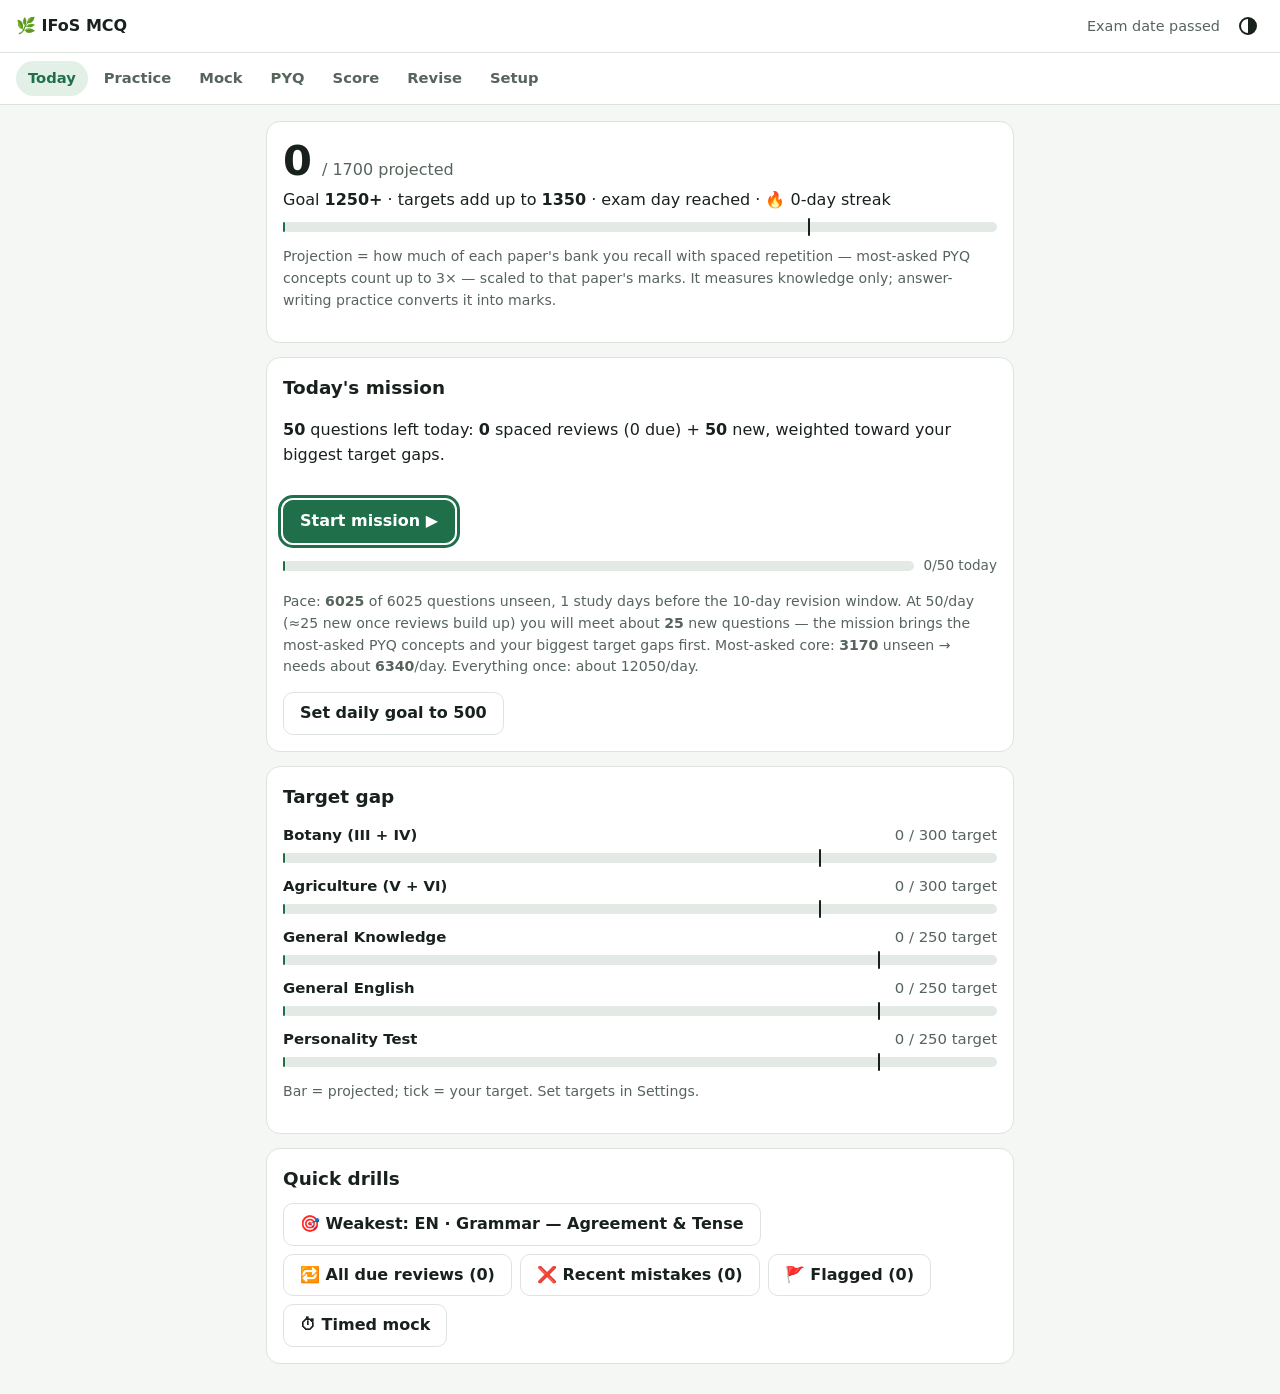
==== mcq/index.html @ 56666959 "Add Agriculture II horticulture concept sets 4,829 of 6,254 PYQs now have 10+ MCQs.  Co-Authored-By:" ====
<!DOCTYPE html>
<html lang="en">
<head>
  <meta charset="UTF-8">
  <meta name="viewport" content="width=device-width, initial-scale=1">
  <title>IFoS MCQ Drill</title>
  <meta name="description" content="Spaced-recall MCQ drill for IFoS Mains: General English, General Knowledge, Botany, Agriculture and the Interview.">
  <meta name="theme-color" content="#1f6f4a">
  <link rel="icon" href="data:image/svg+xml,%3Csvg xmlns='http://www.w3.org/2000/svg' viewBox='0 0 100 100'%3E%3Ctext y='.9em' font-size='90'%3E🌿%3C/text%3E%3C/svg%3E">
  <link rel="stylesheet" href="mcq.css">
</head>
<body>
  <header class="bar">
    <a class="brand" href="#today">🌿 IFoS MCQ</a>
    <span class="count" id="hdrCount"></span>
    <button class="icon" id="themeBtn" aria-label="Toggle light/dark theme" title="Toggle theme"><svg width="20" height="20" viewBox="0 0 20 20" aria-hidden="true"><circle cx="10" cy="10" r="8" fill="none" stroke="currentColor" stroke-width="2"/><path d="M10 2a8 8 0 0 1 0 16z" fill="currentColor"/></svg></button>
  </header>
  <nav class="tabs" id="tabs">
    <a href="#today" data-v="today">Today</a>
    <a href="#practice" data-v="practice">Practice</a>
    <a href="#mock" data-v="mock">Mock</a>
    <a href="#pyq" data-v="pyq">PYQ</a>
    <a href="#stats" data-v="stats">Score</a>
    <a href="#bank" data-v="bank">Revise</a>
    <a href="#settings" data-v="settings">Setup</a>
  </nav>
  <main id="view"><p class="card">Loading…</p></main>
  <div id="toast" role="status" aria-live="polite"></div>
  <noscript><p class="card">This app needs JavaScript.</p></noscript>

  <script src="pyq/registry.js"></script>
  <script src="pyq/registry_map.js"></script>
  <script src="banks/english.js"></script>
  <script src="banks/gk.js"></script>
  <script src="banks/botany1.js"></script>
  <script src="banks/botany2.js"></script>
  <script src="banks/agri1.js"></script>
  <script src="banks/agri2.js"></script>
  <script src="banks/interview.js"></script>
  <script src="banks/pyq_cse2026_a1_s1.js"></script>
  <script src="banks/pyq_cse2026_a1_s2.js"></script>
  <script src="banks/pyq_cse2026_a2_s1.js"></script>
  <script src="banks/pyq_cse2026_a2_s2.js"></script>
  <script src="banks/pyq_ifos2025_b1.js"></script>
  <script src="banks/pyq_ifos2025_b2.js"></script>
  <script src="banks/pyq_ifos2025_a1.js"></script>
  <script src="banks/pyq_ifos2025_a2.js"></script>
  <script src="banks/pyq_ifos2018_b1.js"></script>
  <script src="banks/pyq_ifos2018_b2.js"></script>
  <script src="banks/pyq_ifos2018_a1_s1.js"></script>
  <script src="banks/pyq_ifos2018_a1_s2.js"></script>
  <script src="banks/pyq_ifos2018_a2_s1.js"></script>
  <script src="banks/pyq_ifos2018_a2_s2.js"></script>
  <script src="banks/pyq_ifos2017_b1_s1.js"></script>
  <script src="banks/pyq_ifos2017_b1_s2.js"></script>
  <script src="banks/pyq_ifos2017_b2.js"></script>
  <script src="banks/pyq_ifos2017_a1_s1.js"></script>
  <script src="banks/pyq_ifos2017_a1_s2.js"></script>
  <script src="banks/pyq_ifos2017_a2_s1.js"></script>
  <script src="banks/pyq_ifos2017_a2_s2.js"></script>
  <script src="banks/pyqc_b1_bryophytes.js"></script>
  <script src="banks/pyqc_b1_pteridophytes.js"></script>
  <script src="banks/pyqc_b1_gymnosperms.js"></script>
  <script src="banks/pyqc_b1_algae.js"></script>
  <script src="banks/pyqc_b1_fungi.js"></script>
  <script src="banks/pyqc_b1_microbes.js"></script>
  <script src="banks/pyqc_b1_taxonomy.js"></script>
  <script src="banks/pyqc_b1_anatomy.js"></script>
  <script src="banks/pyqc_b1_econ.js"></script>
  <script src="banks/pyqc_b1_tc.js"></script>
  <script src="banks/pyqc_b1_misc.js"></script>
  <script src="banks/pyqc_b2_cell.js"></script>
  <script src="banks/pyqc_b2_mol.js"></script>
  <script src="banks/pyqc_b2_gen.js"></script>
  <script src="banks/pyqc_b2_phys.js"></script>
  <script src="banks/pyqc_b2_eco.js"></script>
  <script src="banks/pyqc_b2_misc.js"></script>
  <script src="banks/pyqc_a1_ext.js"></script>
  <script src="banks/pyqc_a1_eco.js"></script>
  <script src="banks/pyqc_a1_crop.js"></script>
  <script src="banks/pyqc_a1_fert.js"></script>
  <script src="banks/pyqc_a1_soil.js"></script>
  <script src="banks/pyqc_a1_irr.js"></script>
  <script src="banks/pyqc_a1_weed.js"></script>
  <script src="banks/pyqc_a1_agron.js"></script>
  <script src="banks/pyqc_a1_misc.js"></script>
  <script src="banks/pyqc_a2_hort.js"></script>
  <script src="mcq.js"></script>
</body>
</html>
---- mcq/mcq.css ----
:root {
  --bg: #f5f7f4; --card: #ffffff; --ink: #18211c; --mute: #56645c; --line: #dde4de;
  --acc: #1f6f4a; --acc-ink: #ffffff; --acc-soft: #e2f0e8;
  --ok: #17703f; --okbg: #e3f4e9; --bad: #b3261e; --badbg: #fbe9e7; --warn: #8a5a00;
  --chip: #edf2ee; --track: #e3e9e4; --tick: #18211c;
  color-scheme: light;
}
@media (prefers-color-scheme: dark) {
  :root:not([data-theme="light"]) {
    --bg: #0e1411; --card: #161f1a; --ink: #e5ebe7; --mute: #9aa8a0; --line: #28342d;
    --acc: #4cc38a; --acc-ink: #07130d; --acc-soft: #173326;
    --ok: #5fd197; --okbg: #143222; --bad: #ff8a80; --badbg: #3a1b18; --warn: #e3b341;
    --chip: #1e2a23; --track: #24302a; --tick: #e5ebe7;
    color-scheme: dark;
  }
}
:root[data-theme="dark"] {
  --bg: #0e1411; --card: #161f1a; --ink: #e5ebe7; --mute: #9aa8a0; --line: #28342d;
  --acc: #4cc38a; --acc-ink: #07130d; --acc-soft: #173326;
  --ok: #5fd197; --okbg: #143222; --bad: #ff8a80; --badbg: #3a1b18; --warn: #e3b341;
  --chip: #1e2a23; --track: #24302a; --tick: #e5ebe7;
  color-scheme: dark;
}

* { box-sizing: border-box; }
html { -webkit-text-size-adjust: 100%; }
body {
  margin: 0; background: var(--bg); color: var(--ink);
  font: 16px/1.55 system-ui, -apple-system, "Segoe UI", Roboto, "Noto Sans", sans-serif;
}
a { color: var(--acc); }
code { font-size: .9em; background: var(--chip); padding: 1px 5px; border-radius: 4px; }
h2 { font-size: 1.15rem; margin: 0 0 .6rem; }
h3 { font-size: .95rem; margin: 1rem 0 .4rem; color: var(--mute); font-weight: 600; }
h3 small { font-weight: 400; }

.bar {
  position: sticky; top: 0; z-index: 5; display: flex; align-items: center; gap: 12px;
  padding: 10px 16px; background: var(--card); border-bottom: 1px solid var(--line);
}
.brand { font-weight: 700; text-decoration: none; color: var(--ink); }
.count { margin-left: auto; font-size: .9rem; color: var(--mute); font-variant-numeric: tabular-nums; }
.tabs {
  display: flex; gap: 4px; overflow-x: auto; padding: 8px 16px; background: var(--card);
  border-bottom: 1px solid var(--line); scrollbar-width: none;
}
.tabs::-webkit-scrollbar { display: none; }
.tabs a {
  flex: 0 0 auto; padding: 6px 12px; border-radius: 999px; text-decoration: none;
  color: var(--mute); font-size: .92rem; font-weight: 600;
}
.tabs a.on { background: var(--acc-soft); color: var(--acc); }

main { max-width: 780px; margin: 0 auto; padding: 16px; }
.card {
  background: var(--card); border: 1px solid var(--line); border-radius: 14px;
  padding: 16px; margin: 0 0 14px;
}
.note { color: var(--mute); font-size: .88rem; }
.warn { color: var(--warn); font-weight: 600; }
.row { display: flex; flex-wrap: wrap; gap: 8px; align-items: center; margin-top: 12px; }
.row .note { flex: 1 1 200px; }

.btn {
  display: inline-flex; align-items: center; gap: 6px; min-height: 42px; padding: 8px 16px;
  border-radius: 10px; border: 1px solid var(--line); background: var(--card); color: var(--ink);
  font: inherit; font-weight: 600; cursor: pointer;
}
.btn:hover { border-color: var(--acc); }
.btn.primary { background: var(--acc); color: var(--acc-ink); border-color: var(--acc); }
.btn.ghost { background: transparent; border-color: transparent; color: var(--mute); }
.btn.danger { color: var(--bad); }
.btn:disabled { opacity: .5; cursor: not-allowed; }
.btn:focus-visible, .opt:focus-visible, .pill:focus-visible, .icon:focus-visible { outline: 3px solid var(--acc); outline-offset: 2px; }
.icon { background: none; border: 0; font-size: 1.15rem; cursor: pointer; padding: 6px; border-radius: 8px; color: var(--ink); line-height: 0; }
.icon svg { display: block; }
.icon.flag { filter: grayscale(1); opacity: .45; }
.icon.flag.on, .icon.on { filter: none; opacity: 1; background: var(--chip); }

.hero-num { display: flex; align-items: baseline; gap: 10px; flex-wrap: wrap; margin-bottom: 4px; }
.big { font-size: 2.6rem; font-weight: 800; line-height: 1.1; font-variant-numeric: tabular-nums; }
.of { color: var(--mute); }
.hero-sub { margin-bottom: 10px; }

.meter { position: relative; height: 10px; background: var(--track); border-radius: 999px; margin: 6px 0; }
.meter span { display: block; height: 100%; background: var(--acc); border-radius: 999px; min-width: 2px; }
.meter i { position: absolute; top: -4px; width: 2px; height: 18px; background: var(--tick); border-radius: 1px; }
.progress-line { display: flex; align-items: center; gap: 10px; margin-top: 12px; }
.progress-line .meter { flex: 1; }
.progress-line span { font-size: .85rem; color: var(--mute); font-variant-numeric: tabular-nums; }
.grow { margin: 12px 0; }
.gl { display: flex; justify-content: space-between; gap: 8px; flex-wrap: wrap; font-size: .93rem; }
.gl span { color: var(--mute); font-variant-numeric: tabular-nums; }
.sub { font-size: .82rem; color: var(--mute); }
.btns { display: flex; flex-wrap: wrap; gap: 8px; }

.pills { display: flex; flex-wrap: wrap; gap: 6px; }
.pill {
  border: 1px solid var(--line); background: var(--card); color: var(--ink); border-radius: 999px;
  padding: 6px 12px; font: inherit; font-size: .9rem; cursor: pointer;
}
.pill small { color: var(--mute); }
.pill.on { background: var(--acc); border-color: var(--acc); color: var(--acc-ink); }
.pill.on small { color: inherit; opacity: .8; }
.card > .btn.primary { margin-top: 16px; }
.topics { display: grid; gap: 4px; }
.topic { display: flex; align-items: center; gap: 10px; padding: 8px; border-radius: 8px; cursor: pointer; }
.topic:hover { background: var(--chip); }
.topic input { width: 18px; height: 18px; accent-color: var(--acc); flex: none; }
.tn { flex: 1; }
.tm { font-size: .8rem; color: var(--mute); white-space: nowrap; }
.check { display: flex; gap: 8px; align-items: center; margin-top: 12px; }
.check input { width: 18px; height: 18px; accent-color: var(--acc); }

.quiz .qhead { display: flex; justify-content: space-between; font-size: .88rem; color: var(--mute); font-variant-numeric: tabular-nums; }
.qmeta { display: flex; justify-content: space-between; align-items: center; gap: 8px; margin: 8px 0; }
.chip { display: inline-block; font-size: .78rem; background: var(--chip); color: var(--mute); padding: 2px 8px; border-radius: 6px; }
.qtext { font-size: 1.08rem; font-weight: 500; margin: 6px 0 14px; }
.opts { display: grid; gap: 8px; }
.opt {
  display: flex; gap: 12px; align-items: flex-start; text-align: left; width: 100%;
  padding: 12px 14px; border: 1.5px solid var(--line); border-radius: 12px; background: var(--card);
  color: var(--ink); font: inherit; cursor: pointer;
}
.opt:hover:not(:disabled) { border-color: var(--acc); }
.opt .k {
  flex: none; width: 26px; height: 26px; border-radius: 50%; display: grid; place-items: center;
  background: var(--chip); font-weight: 700; font-size: .85rem;
}
.opt.sel { border-color: var(--acc); background: var(--acc-soft); }
.opt.sel .k { background: var(--acc); color: var(--acc-ink); }
.opt.ok { border-color: var(--ok); background: var(--okbg); }
.opt.ok .k { background: var(--ok); color: var(--card); }
.opt.bad { border-color: var(--bad); background: var(--badbg); }
.opt.bad .k { background: var(--bad); color: var(--card); }
.opt.dim { opacity: .6; }
.opt:disabled { cursor: default; }
.expl { margin-top: 12px; padding: 12px 14px; border-radius: 12px; border-left: 4px solid; }
.expl.ok { border-color: var(--ok); background: var(--okbg); }
.expl.bad { border-color: var(--bad); background: var(--badbg); }
.timer { font-weight: 700; color: var(--ink); }
.timer.low { color: var(--bad); }
.palette { margin-top: 14px; }
.palette summary { cursor: pointer; color: var(--mute); font-size: .9rem; }
.cells { display: grid; grid-template-columns: repeat(auto-fill, minmax(38px, 1fr)); gap: 6px; margin-top: 8px; }
.cell { height: 34px; border: 1px solid var(--line); border-radius: 8px; background: var(--card); color: var(--ink); font: inherit; font-size: .8rem; cursor: pointer; }
.cell.done { background: var(--acc-soft); border-color: var(--acc); }
.cell.mk { box-shadow: inset 0 -3px 0 var(--warn); }
.cell.cur { outline: 2px solid var(--ink); }

.rev { padding-left: 1.3rem; margin: 0; }
.rev li { padding: 10px 0; border-bottom: 1px solid var(--line); }
.rev li:last-child { border-bottom: 0; }
.rev .icon { float: right; margin-top: -4px; }
.ans { color: var(--ok); font-weight: 600; margin-top: 4px; }
.yours { color: var(--bad); margin-top: 4px; }
.filters { display: flex; gap: 8px; flex-wrap: wrap; }
.filters input { flex: 1 1 220px; }
input[type="search"], input[type="number"], input[type="date"], select {
  font: inherit; padding: 8px 10px; border: 1px solid var(--line); border-radius: 8px;
  background: var(--bg); color: var(--ink); min-height: 40px;
}
.form { display: grid; grid-template-columns: repeat(auto-fill, minmax(200px, 1fr)); gap: 10px; }
.form label { display: grid; gap: 4px; font-size: .9rem; }
.form small { color: var(--mute); }

.tablewrap { overflow-x: auto; }
table { width: 100%; border-collapse: collapse; font-size: .88rem; font-variant-numeric: tabular-nums; }
th, td { text-align: left; padding: 7px 8px; border-bottom: 1px solid var(--line); }
th { color: var(--mute); font-weight: 600; }
td a { text-decoration: none; }

.chart { width: 100%; height: auto; }
.chart .b { fill: var(--acc); }
.chart .hit { fill: transparent; }
.chart g:hover .b { opacity: .8; }
.chart .ax { stroke: var(--line); }
.chart text { fill: var(--mute); font-size: 11px; }

.pyqref { margin-top: 10px; padding: 10px 12px; border-radius: 10px; background: var(--chip); font-size: .9rem; }
.pyqref b { color: var(--acc); }
.pyqmore { margin-top: 6px; }
.pyqmore summary { cursor: pointer; color: var(--mute); font-size: .85rem; }
.pyqmore ul { margin: 6px 0 0; padding-left: 18px; }
.pyqmore li { margin: 4px 0; }
#pqq { width: 100%; margin: 6px 0 4px; }
.pyqgroup summary { cursor: pointer; display: flex; flex-wrap: wrap; gap: 8px; align-items: baseline; }
.pyqgroup > .btn { margin-top: 12px; }
.pyqhead { display: flex; flex-wrap: wrap; gap: 8px; align-items: baseline; }
.pyqcount { margin-left: auto; font-size: .8rem; color: var(--mute); }
.pyqcount.full { color: var(--ok); font-weight: 600; }
.rev li .btn { margin-top: 6px; min-height: 34px; padding: 4px 12px; }

#toast {
  position: fixed; left: 50%; bottom: 20px; transform: translate(-50%, 20px); opacity: 0;
  background: var(--ink); color: var(--bg); padding: 10px 16px; border-radius: 10px;
  pointer-events: none; transition: .2s; max-width: calc(100% - 32px);
}
#toast.show { opacity: 1; transform: translate(-50%, 0); }

@media (max-width: 520px) {
  .tabs { gap: 0; padding: 8px 4px; justify-content: space-between; }
  .tabs a { padding: 6px 5px; font-size: .78rem; }
  .big { font-size: 2.1rem; }
  .card { padding: 14px; }
  .tm { display: none; }
}
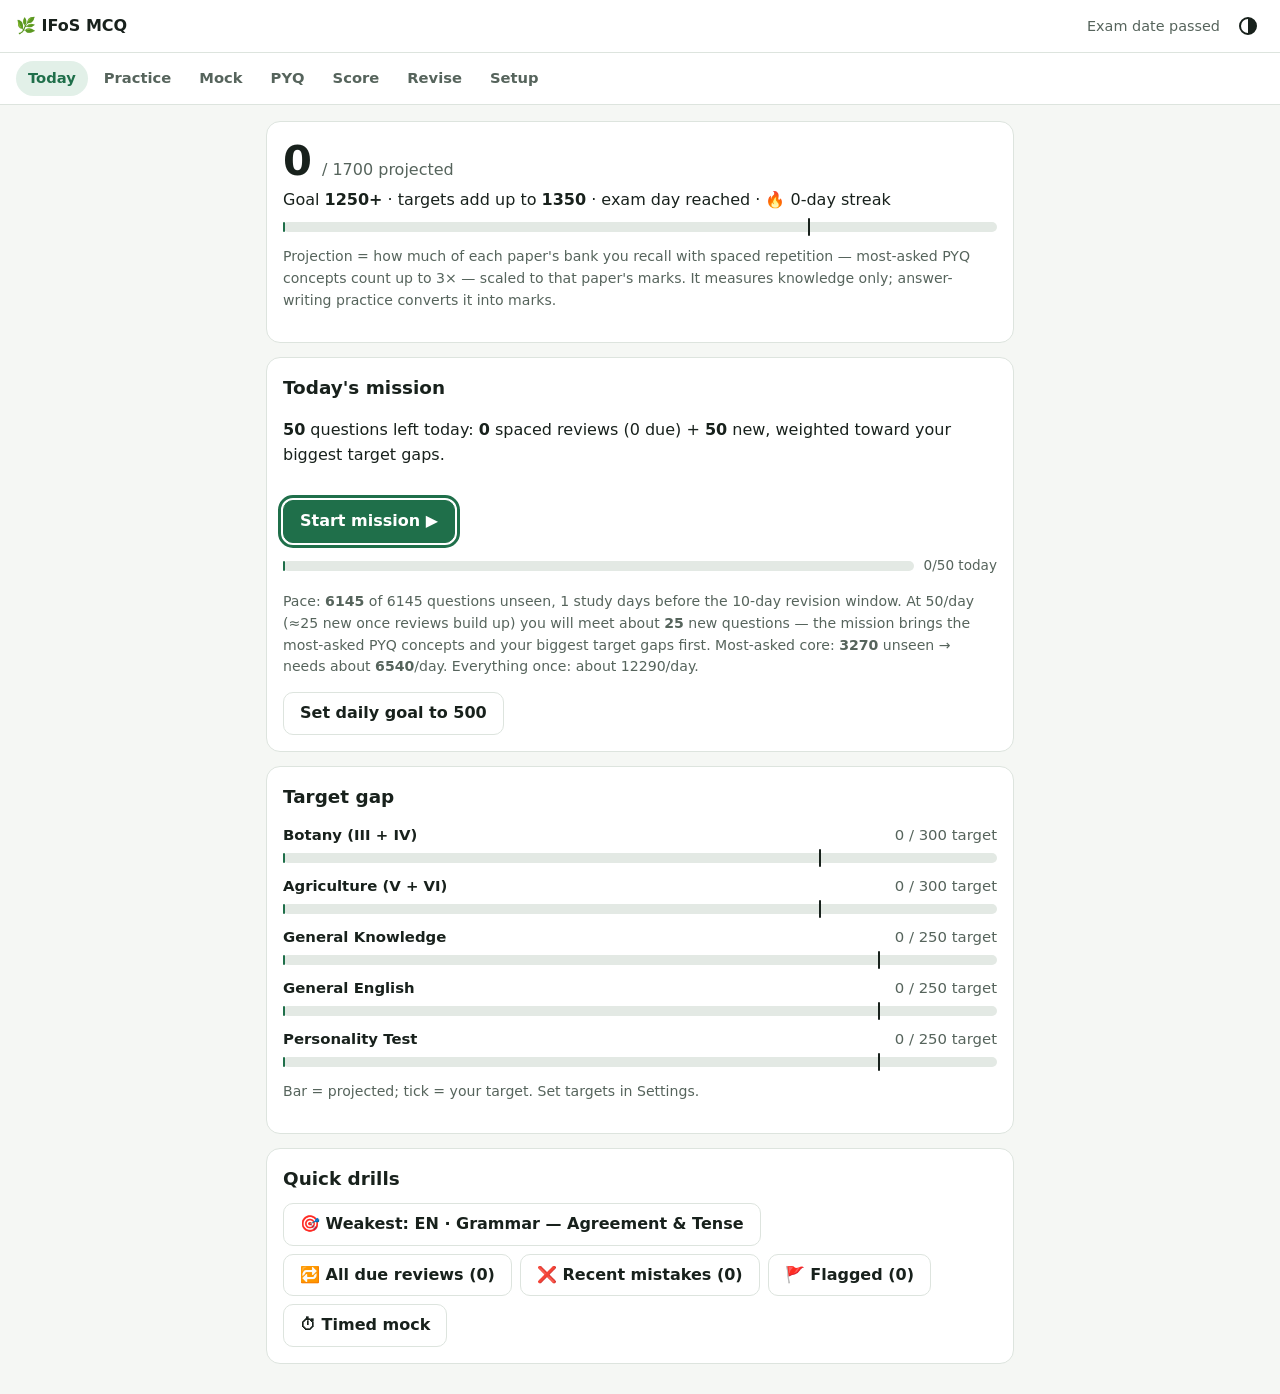
==== commit 2cbc8136: "Add Agriculture II physiology and plant breeding concept sets 5,336 of 6,254 PYQs now have 10+ MCQs." ====
--- a/mcq/index.html
+++ b/mcq/index.html
@@ -85,6 +85,8 @@
   <script src="banks/pyqc_a1_agron.js"></script>
   <script src="banks/pyqc_a1_misc.js"></script>
   <script src="banks/pyqc_a2_hort.js"></script>
+  <script src="banks/pyqc_a2_phys.js"></script>
+  <script src="banks/pyqc_a2_breed.js"></script>
   <script src="mcq.js"></script>
 </body>
 </html>
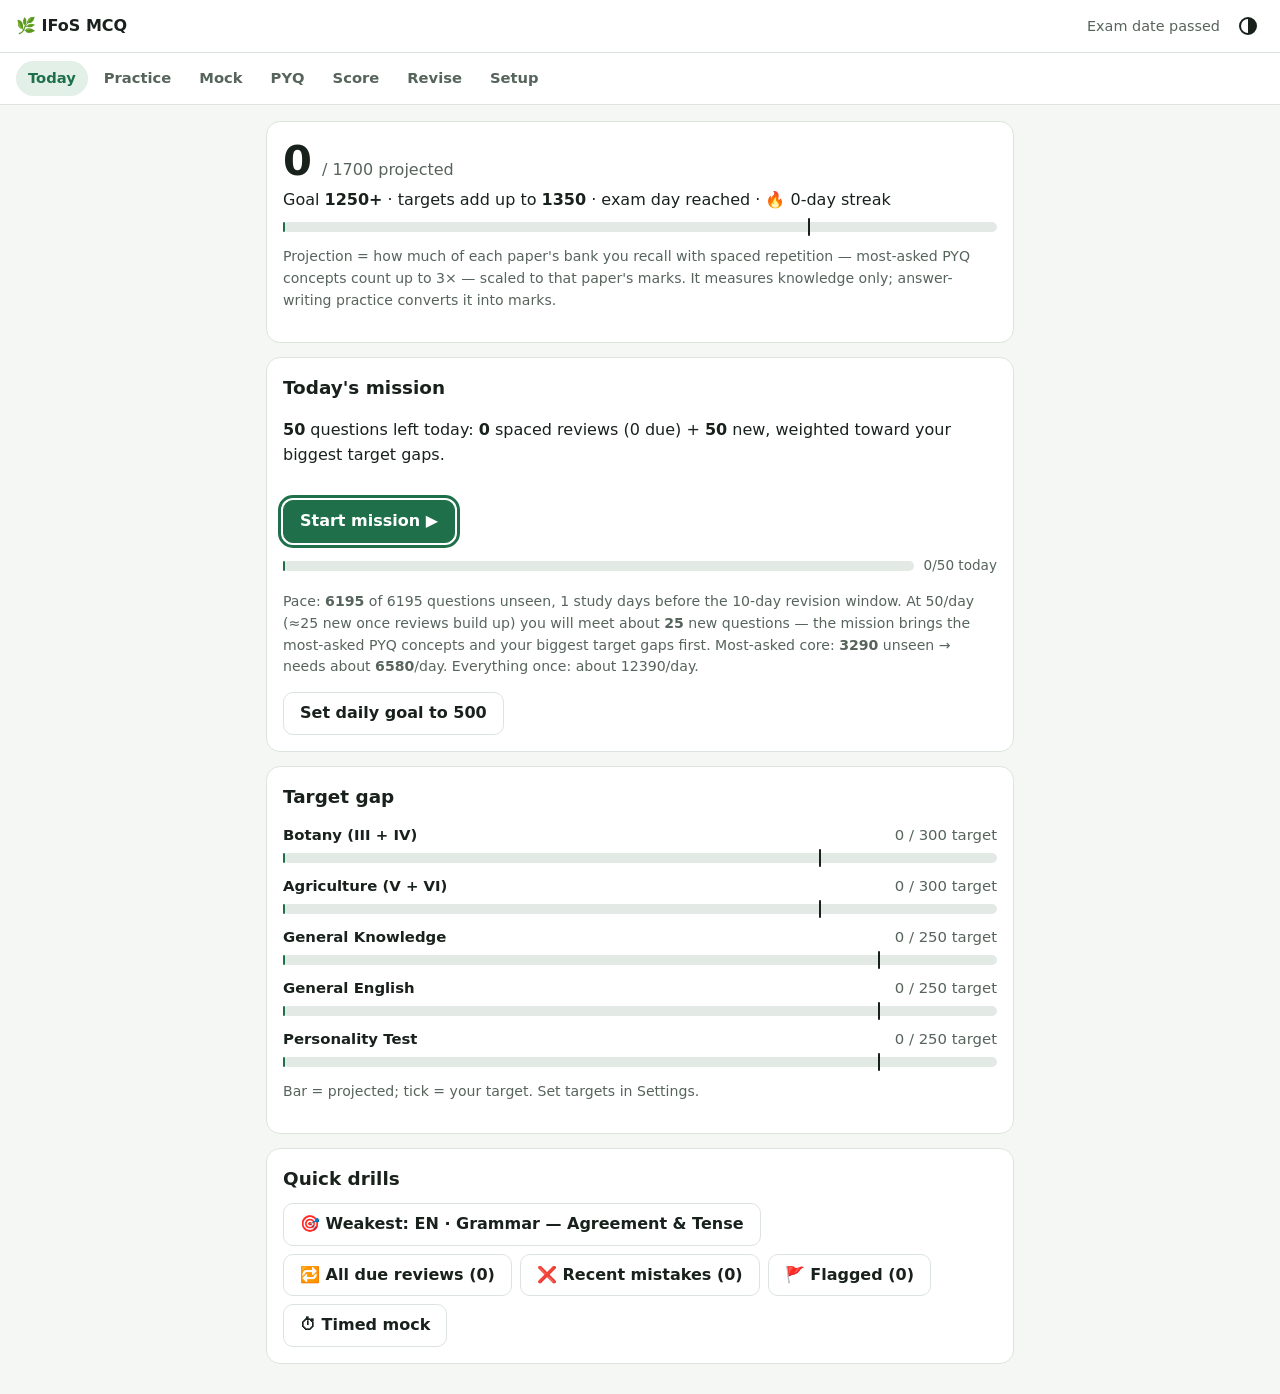
==== commit e901781e: "A2 genetics concept sets: all genetics/cytogenetics PYQs linked to 10+ MCQs Co-Authored-By: Claude O" ====
--- a/mcq/index.html
+++ b/mcq/index.html
@@ -87,6 +87,7 @@
   <script src="banks/pyqc_a2_hort.js"></script>
   <script src="banks/pyqc_a2_phys.js"></script>
   <script src="banks/pyqc_a2_breed.js"></script>
+  <script src="banks/pyqc_a2_gen.js"></script>
   <script src="mcq.js"></script>
 </body>
 </html>
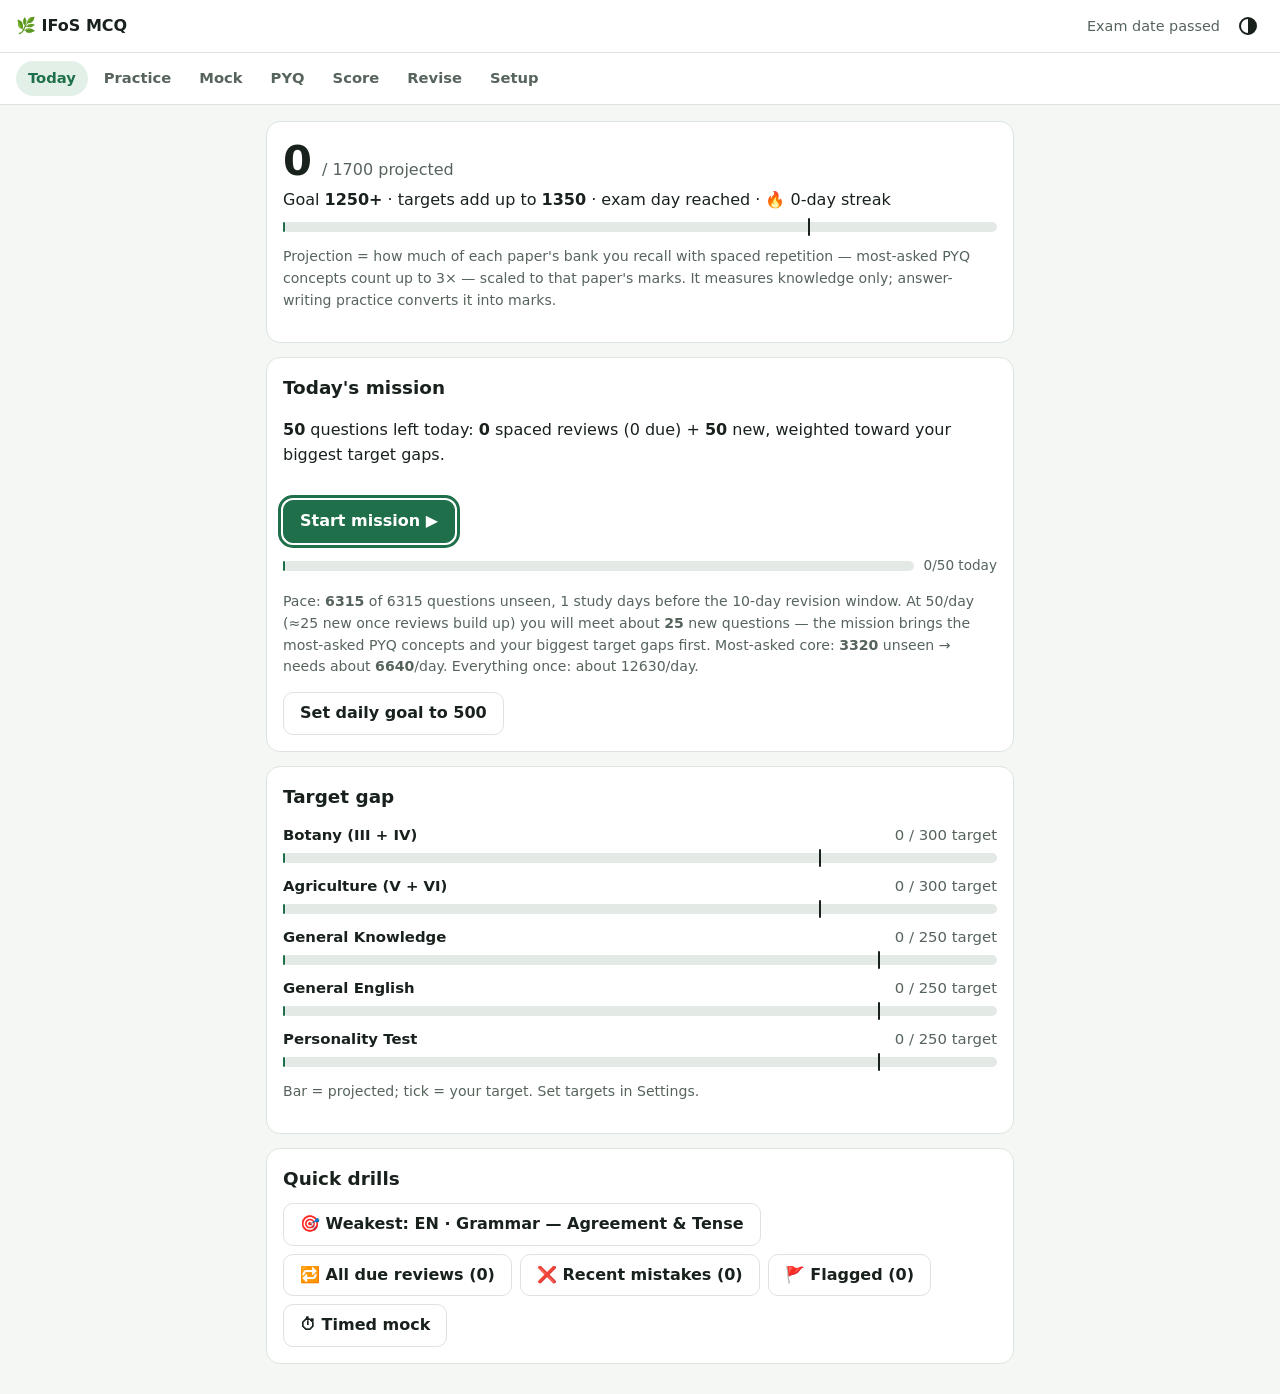
==== commit e02e7c0e: "A2 pest-management concept sets: all plant-protection (pests/IPM) PYQs linked Co-Authored-By: Claude" ====
--- a/mcq/index.html
+++ b/mcq/index.html
@@ -88,6 +88,7 @@
   <script src="banks/pyqc_a2_phys.js"></script>
   <script src="banks/pyqc_a2_breed.js"></script>
   <script src="banks/pyqc_a2_gen.js"></script>
+  <script src="banks/pyqc_a2_pest.js"></script>
   <script src="mcq.js"></script>
 </body>
 </html>
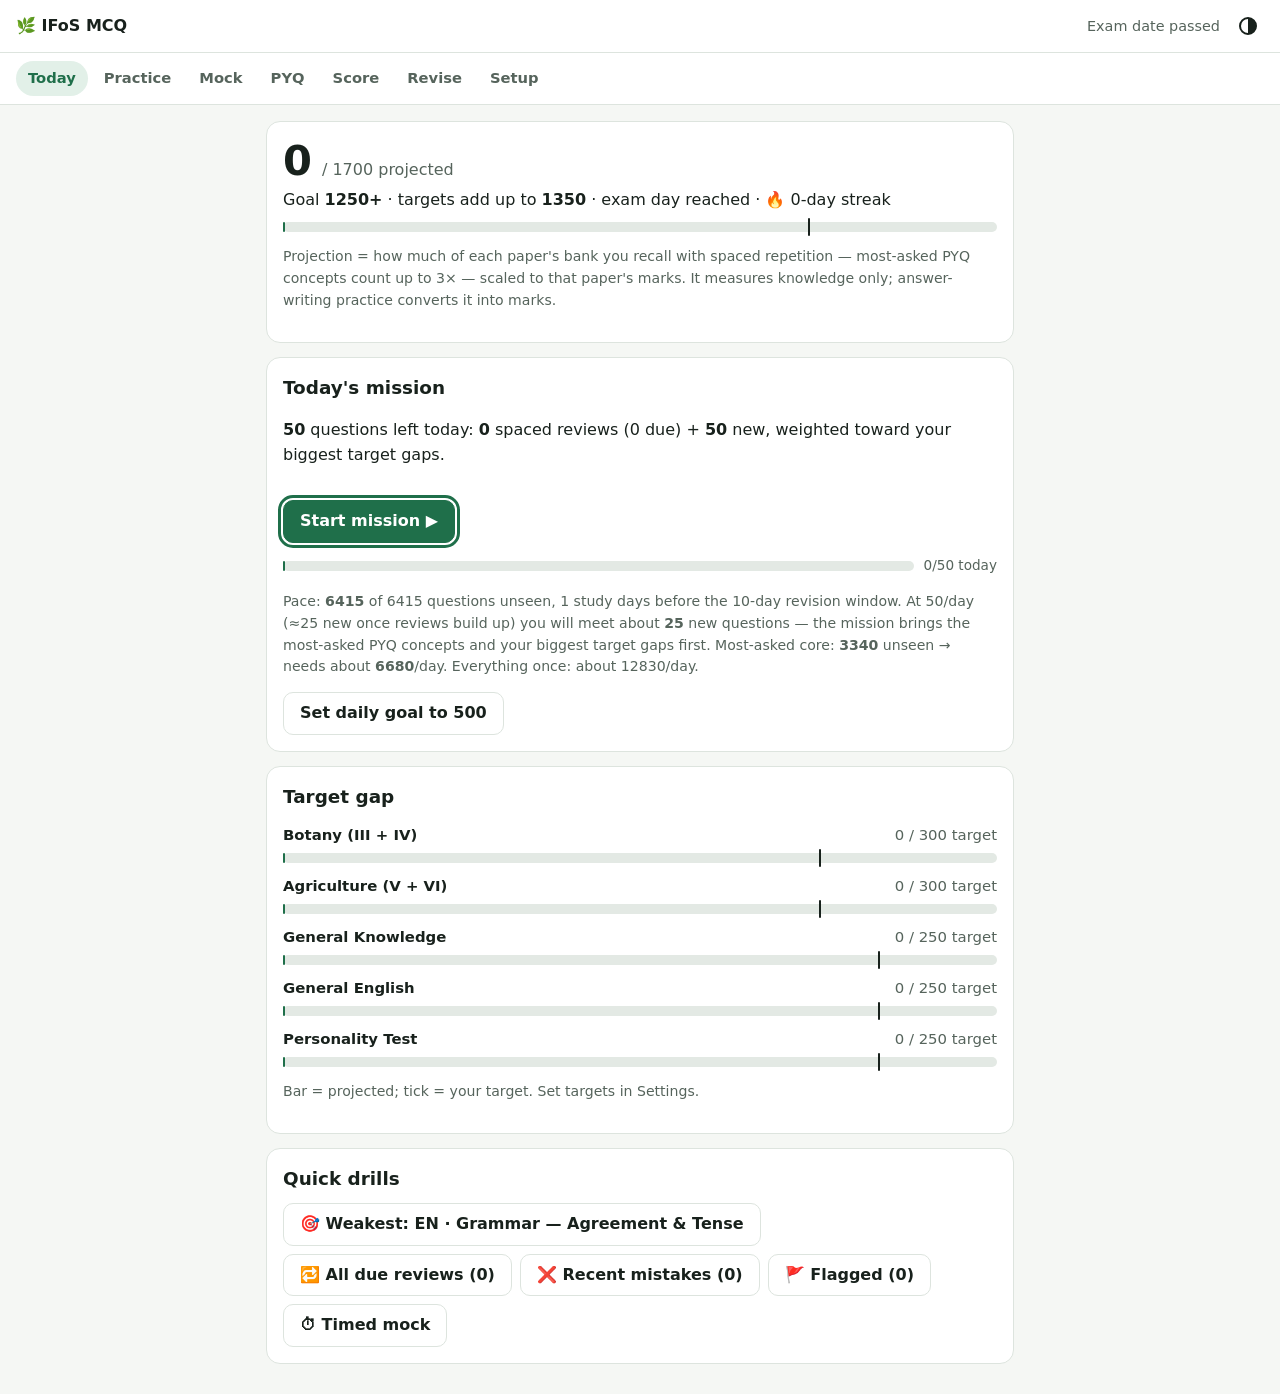
==== commit 7c7b5f2e: "A2 plant-disease concept sets: all disease/IDM PYQs linked Co-Authored-By: Claude Opus 5.5 <noreply@" ====
--- a/mcq/index.html
+++ b/mcq/index.html
@@ -89,6 +89,7 @@
   <script src="banks/pyqc_a2_breed.js"></script>
   <script src="banks/pyqc_a2_gen.js"></script>
   <script src="banks/pyqc_a2_pest.js"></script>
+  <script src="banks/pyqc_a2_dis.js"></script>
   <script src="mcq.js"></script>
 </body>
 </html>
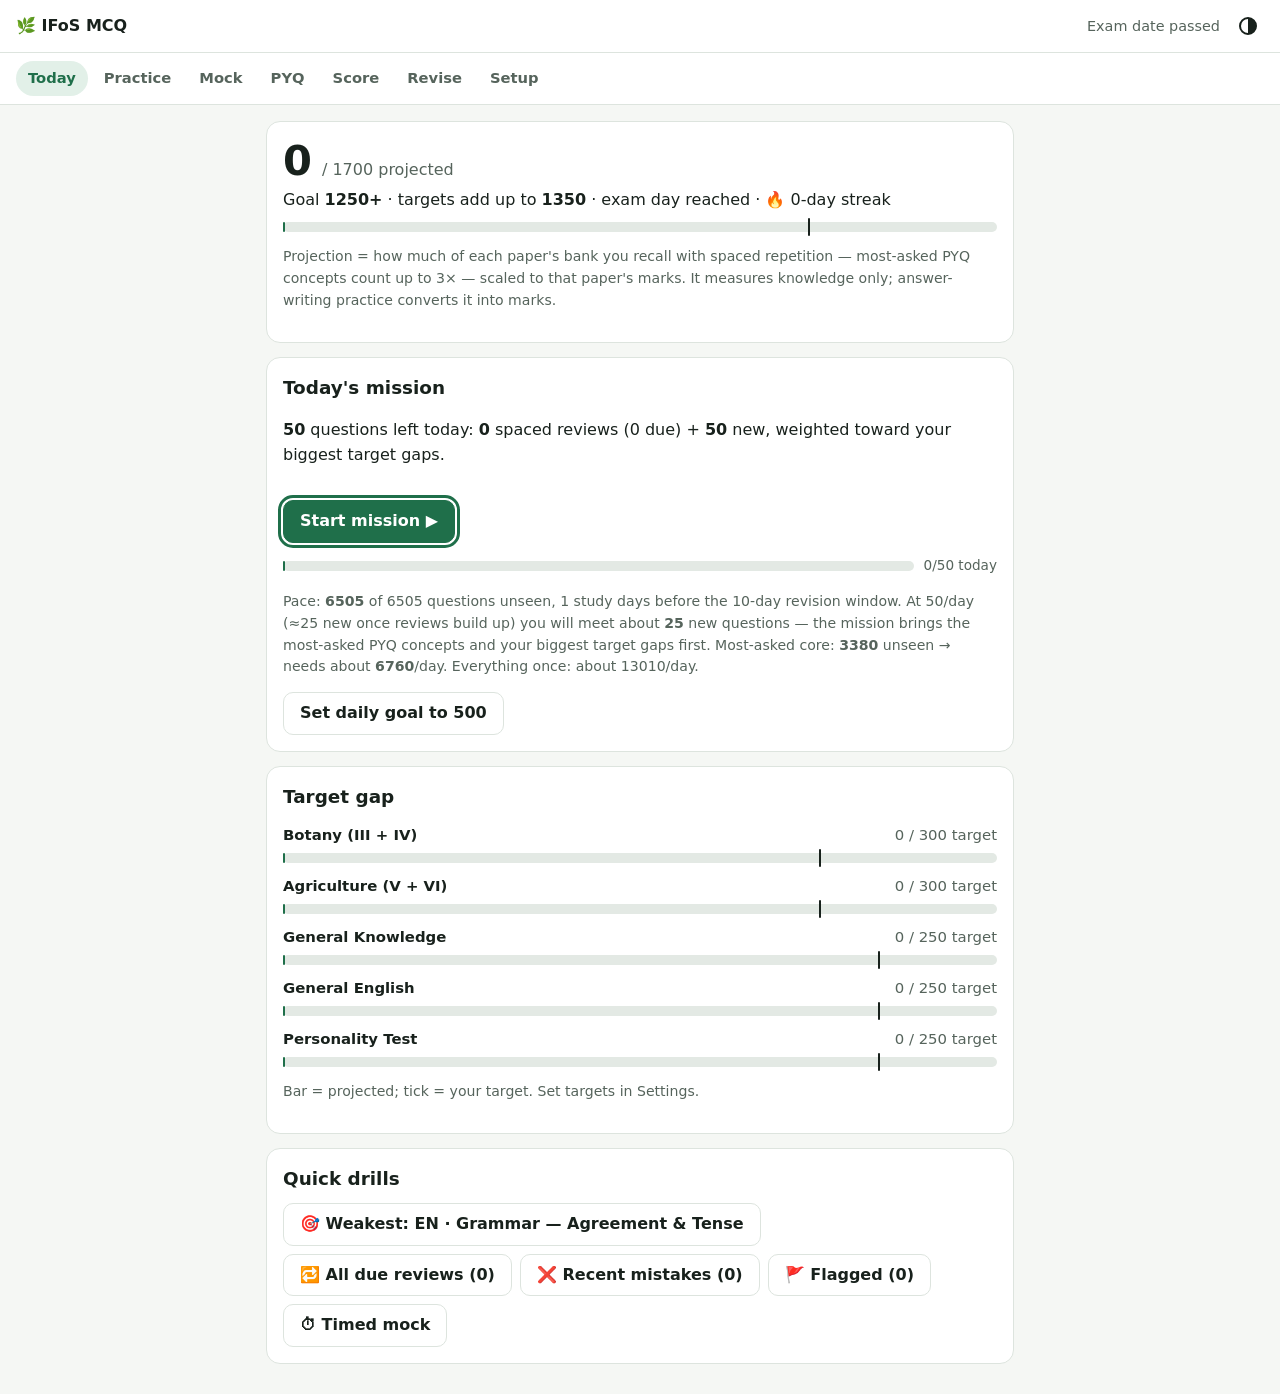
==== commit 6ab08481: "A2 food security, post-harvest and IPR concept sets Co-Authored-By: Claude Opus 5.5 <noreply@anthrop" ====
--- a/mcq/index.html
+++ b/mcq/index.html
@@ -90,6 +90,7 @@
   <script src="banks/pyqc_a2_gen.js"></script>
   <script src="banks/pyqc_a2_pest.js"></script>
   <script src="banks/pyqc_a2_dis.js"></script>
+  <script src="banks/pyqc_a2_food.js"></script>
   <script src="mcq.js"></script>
 </body>
 </html>
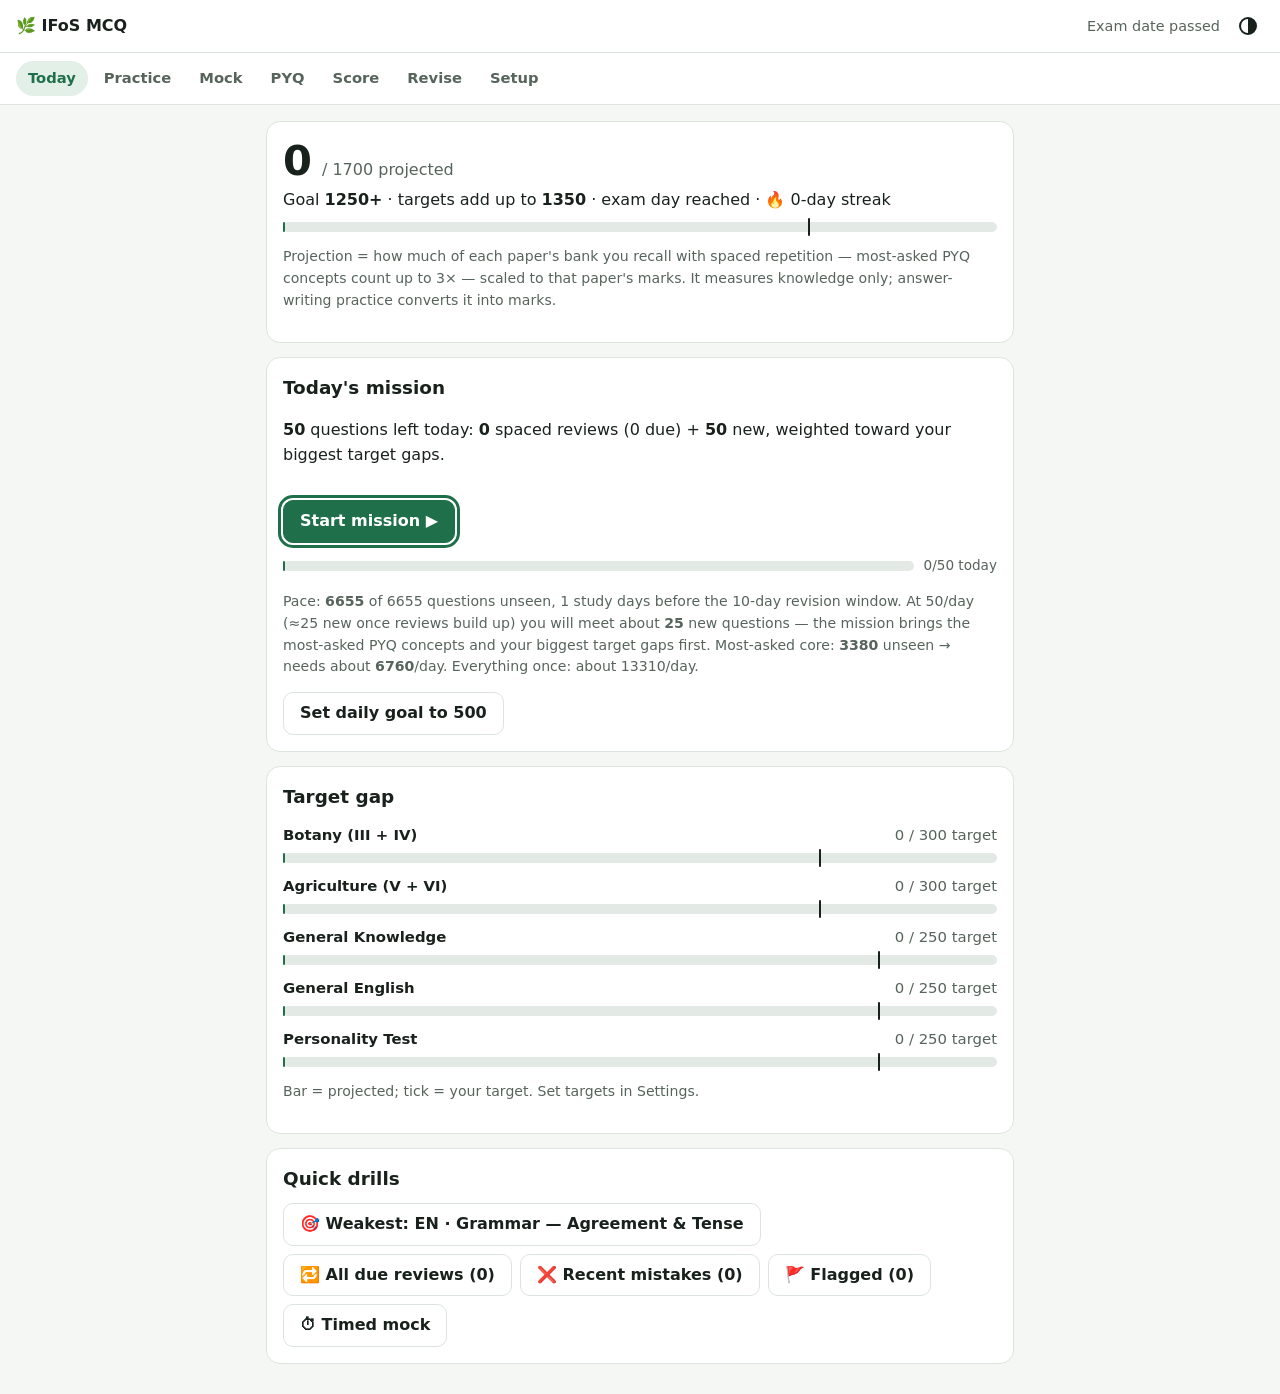
==== commit 9577ed1b: "A2 remaining concept sets; all 6,254 registered PYQs linked to 10+ MCQs; fix misattached links Co-Au" ====
--- a/mcq/index.html
+++ b/mcq/index.html
@@ -91,6 +91,7 @@
   <script src="banks/pyqc_a2_pest.js"></script>
   <script src="banks/pyqc_a2_dis.js"></script>
   <script src="banks/pyqc_a2_food.js"></script>
+  <script src="banks/pyqc_a2_misc.js"></script>
   <script src="mcq.js"></script>
 </body>
 </html>
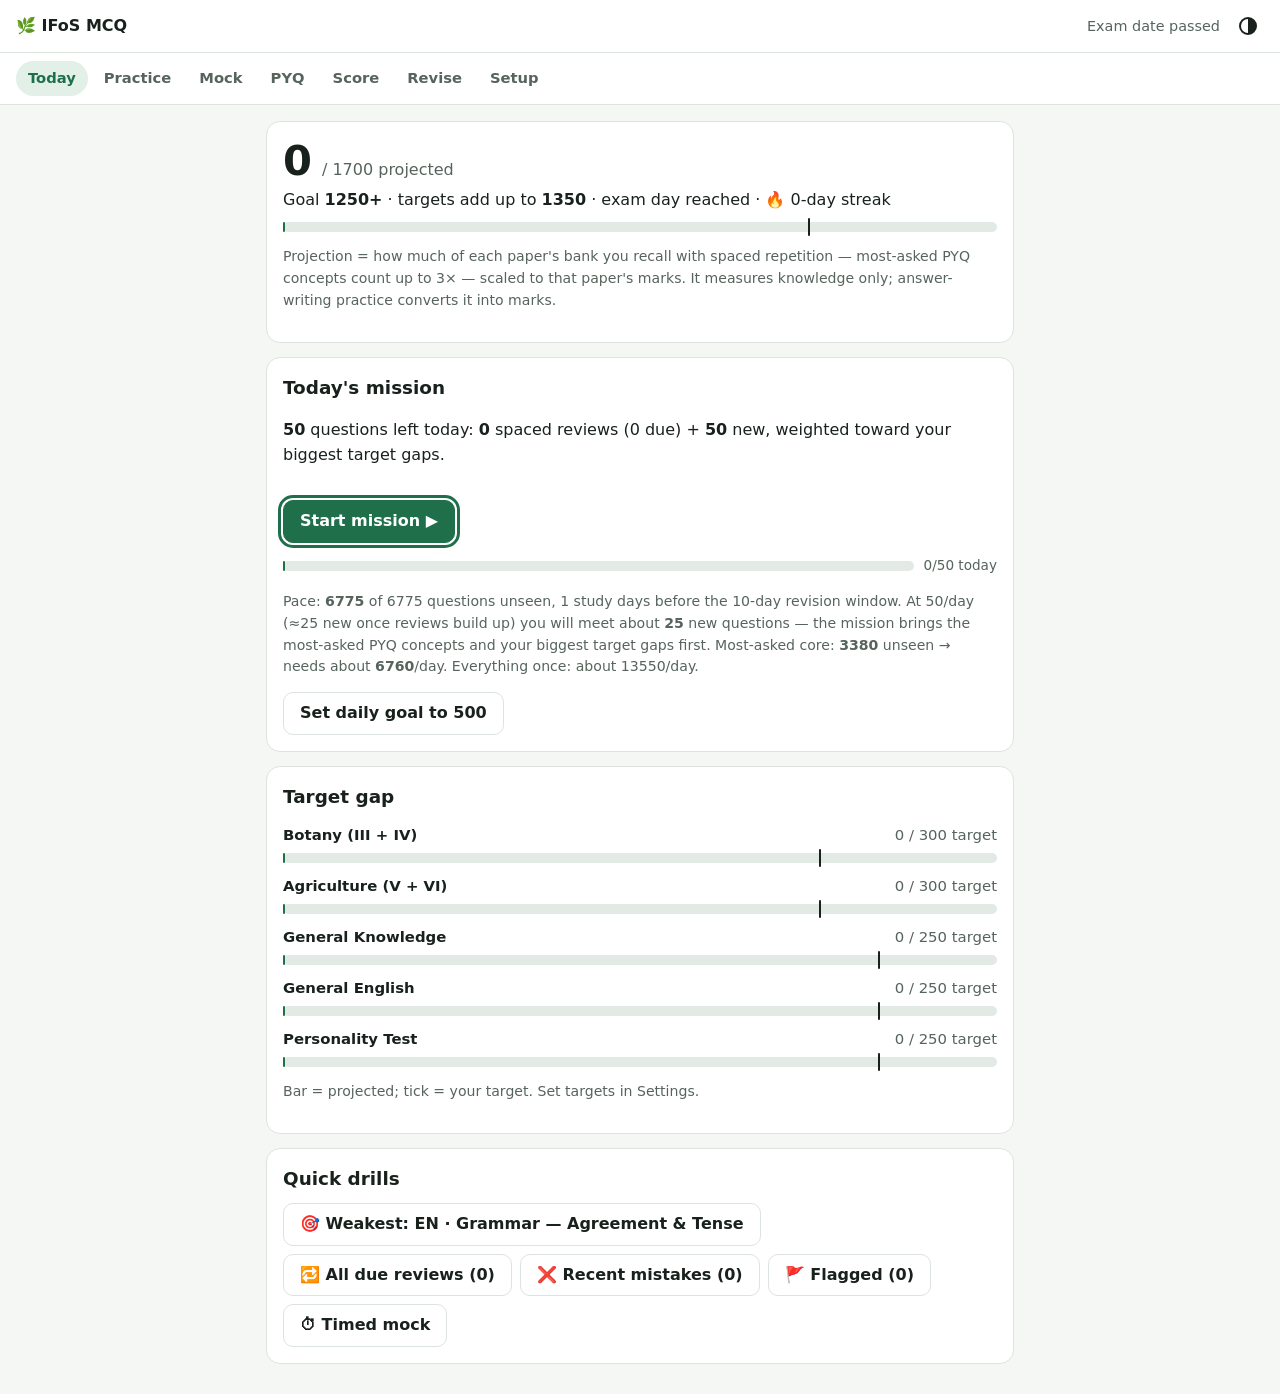
==== commit f634ca49: "Add 135 missing Botany PYQs from Drive (CSE 2026 B1/B2 + verified catalogue rows), all linked to 10+" ====
--- a/mcq/index.html
+++ b/mcq/index.html
@@ -30,6 +30,7 @@
 
   <script src="pyq/registry.js"></script>
   <script src="pyq/registry_map.js"></script>
+  <script src="pyq/registry_add.js"></script>
   <script src="banks/english.js"></script>
   <script src="banks/gk.js"></script>
   <script src="banks/botany1.js"></script>
@@ -92,6 +93,8 @@
   <script src="banks/pyqc_a2_dis.js"></script>
   <script src="banks/pyqc_a2_food.js"></script>
   <script src="banks/pyqc_a2_misc.js"></script>
+  <script src="banks/pyqc_b1_add.js"></script>
+  <script src="banks/pyqc_b2_add.js"></script>
   <script src="mcq.js"></script>
 </body>
 </html>
